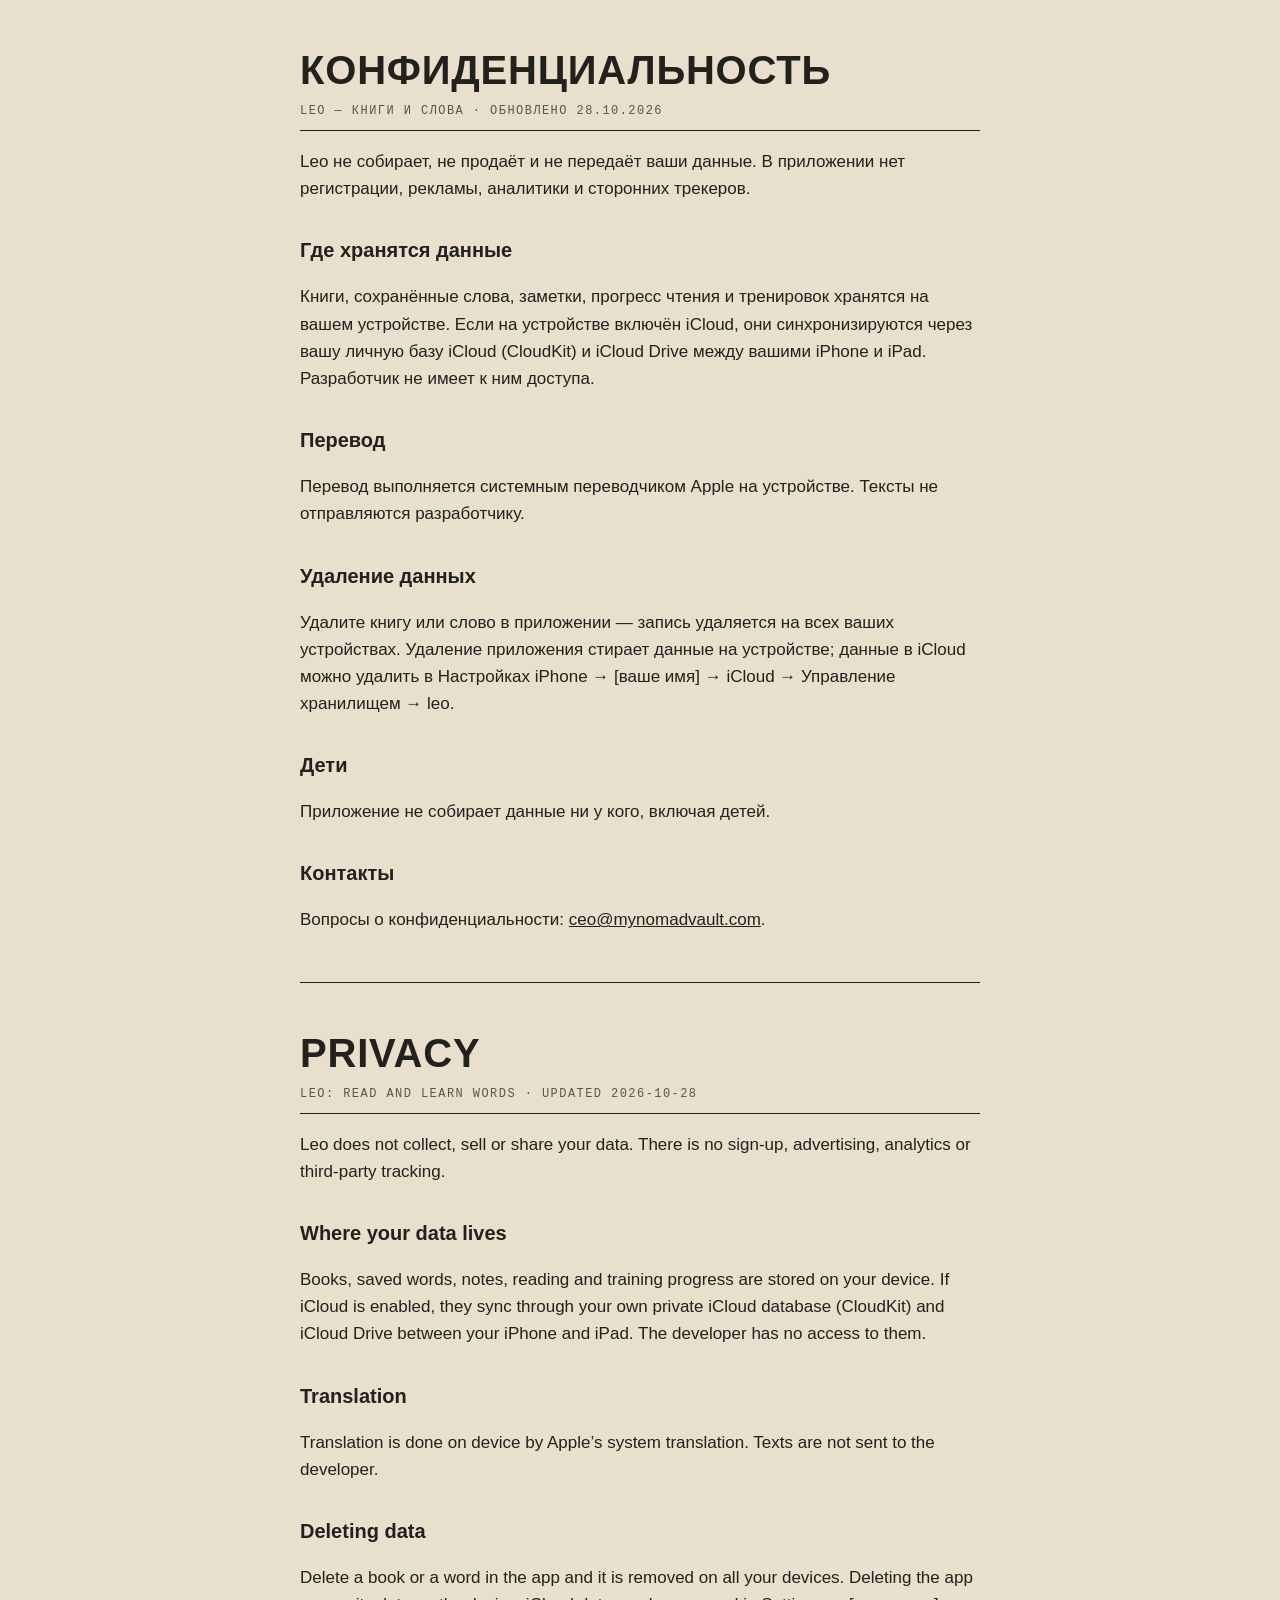
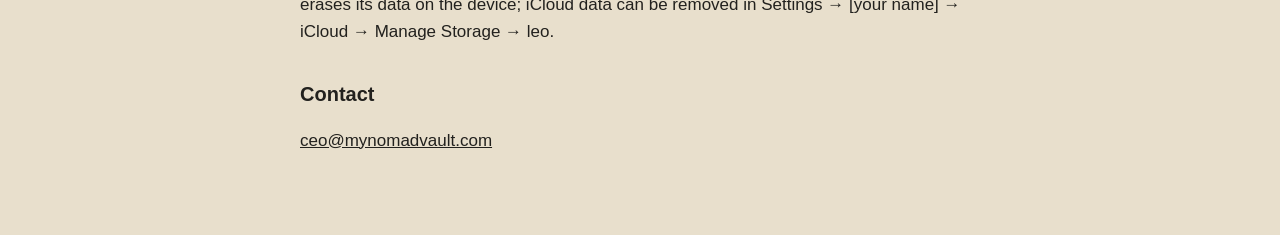
==== privacy/index.html @ 6fc8cb3c "Leo: privacy policy and support pages" ====
<!doctype html>
<html lang="ru">
<head>
<meta charset="utf-8">
<meta name="viewport" content="width=device-width, initial-scale=1">
<title>Leo — политика конфиденциальности</title>
<link rel="stylesheet" href="../style.css">
</head>
<body>
<main>
<h1>Конфиденциальность</h1>
<p class="meta">Leo — книги и слова · обновлено 28.10.2026</p>

<p>Leo не собирает, не продаёт и не передаёт ваши данные. В приложении нет регистрации, рекламы, аналитики и сторонних трекеров.</p>

<h2>Где хранятся данные</h2>
<p>Книги, сохранённые слова, заметки, прогресс чтения и тренировок хранятся на вашем устройстве. Если на устройстве включён iCloud, они синхронизируются через вашу личную базу iCloud (CloudKit) и iCloud Drive между вашими iPhone и iPad. Разработчик не имеет к ним доступа.</p>

<h2>Перевод</h2>
<p>Перевод выполняется системным переводчиком Apple на устройстве. Тексты не отправляются разработчику.</p>

<h2>Удаление данных</h2>
<p>Удалите книгу или слово в приложении — запись удаляется на всех ваших устройствах. Удаление приложения стирает данные на устройстве; данные в iCloud можно удалить в Настройках iPhone → [ваше имя] → iCloud → Управление хранилищем → leo.</p>

<h2>Дети</h2>
<p>Приложение не собирает данные ни у кого, включая детей.</p>

<h2>Контакты</h2>
<p>Вопросы о конфиденциальности: <a href="mailto:ceo@mynomadvault.com">ceo@mynomadvault.com</a>.</p>

<hr>

<h1>Privacy</h1>
<p class="meta">Leo: Read and Learn Words · updated 2026-10-28</p>
<p>Leo does not collect, sell or share your data. There is no sign-up, advertising, analytics or third-party tracking.</p>
<h2>Where your data lives</h2>
<p>Books, saved words, notes, reading and training progress are stored on your device. If iCloud is enabled, they sync through your own private iCloud database (CloudKit) and iCloud Drive between your iPhone and iPad. The developer has no access to them.</p>
<h2>Translation</h2>
<p>Translation is done on device by Apple’s system translation. Texts are not sent to the developer.</p>
<h2>Deleting data</h2>
<p>Delete a book or a word in the app and it is removed on all your devices. Deleting the app erases its data on the device; iCloud data can be removed in Settings → [your name] → iCloud → Manage Storage → leo.</p>
<h2>Contact</h2>
<p><a href="mailto:ceo@mynomadvault.com">ceo@mynomadvault.com</a></p>
</main>
</body>
</html>
---- style.css ----
:root { --paper: #e8dfcc; --ink: #22211e; --muted: #5b554a; }
@media (prefers-color-scheme: dark) { :root { --paper: #1e1c19; --ink: #ede5d3; --muted: #b3aa98; } }
body { margin: 0; background: var(--paper); color: var(--ink); font: 17px/1.6 -apple-system, "Segoe UI", sans-serif; }
main { max-width: 680px; margin: 0 auto; padding: 48px 20px 64px; }
h1 { font: 700 40px/1.1 "Oswald", Impact, sans-serif; text-transform: uppercase; letter-spacing: 0.02em; margin: 0 0 8px; }
h2 { font-size: 20px; margin: 32px 0 8px; }
.meta { font: 12px "PT Mono", ui-monospace, monospace; letter-spacing: 0.12em; text-transform: uppercase; color: var(--muted); border-bottom: 1px solid var(--ink); padding-bottom: 12px; }
a { color: var(--ink); }
hr { border: 0; border-top: 1px solid var(--ink); margin: 48px 0; }
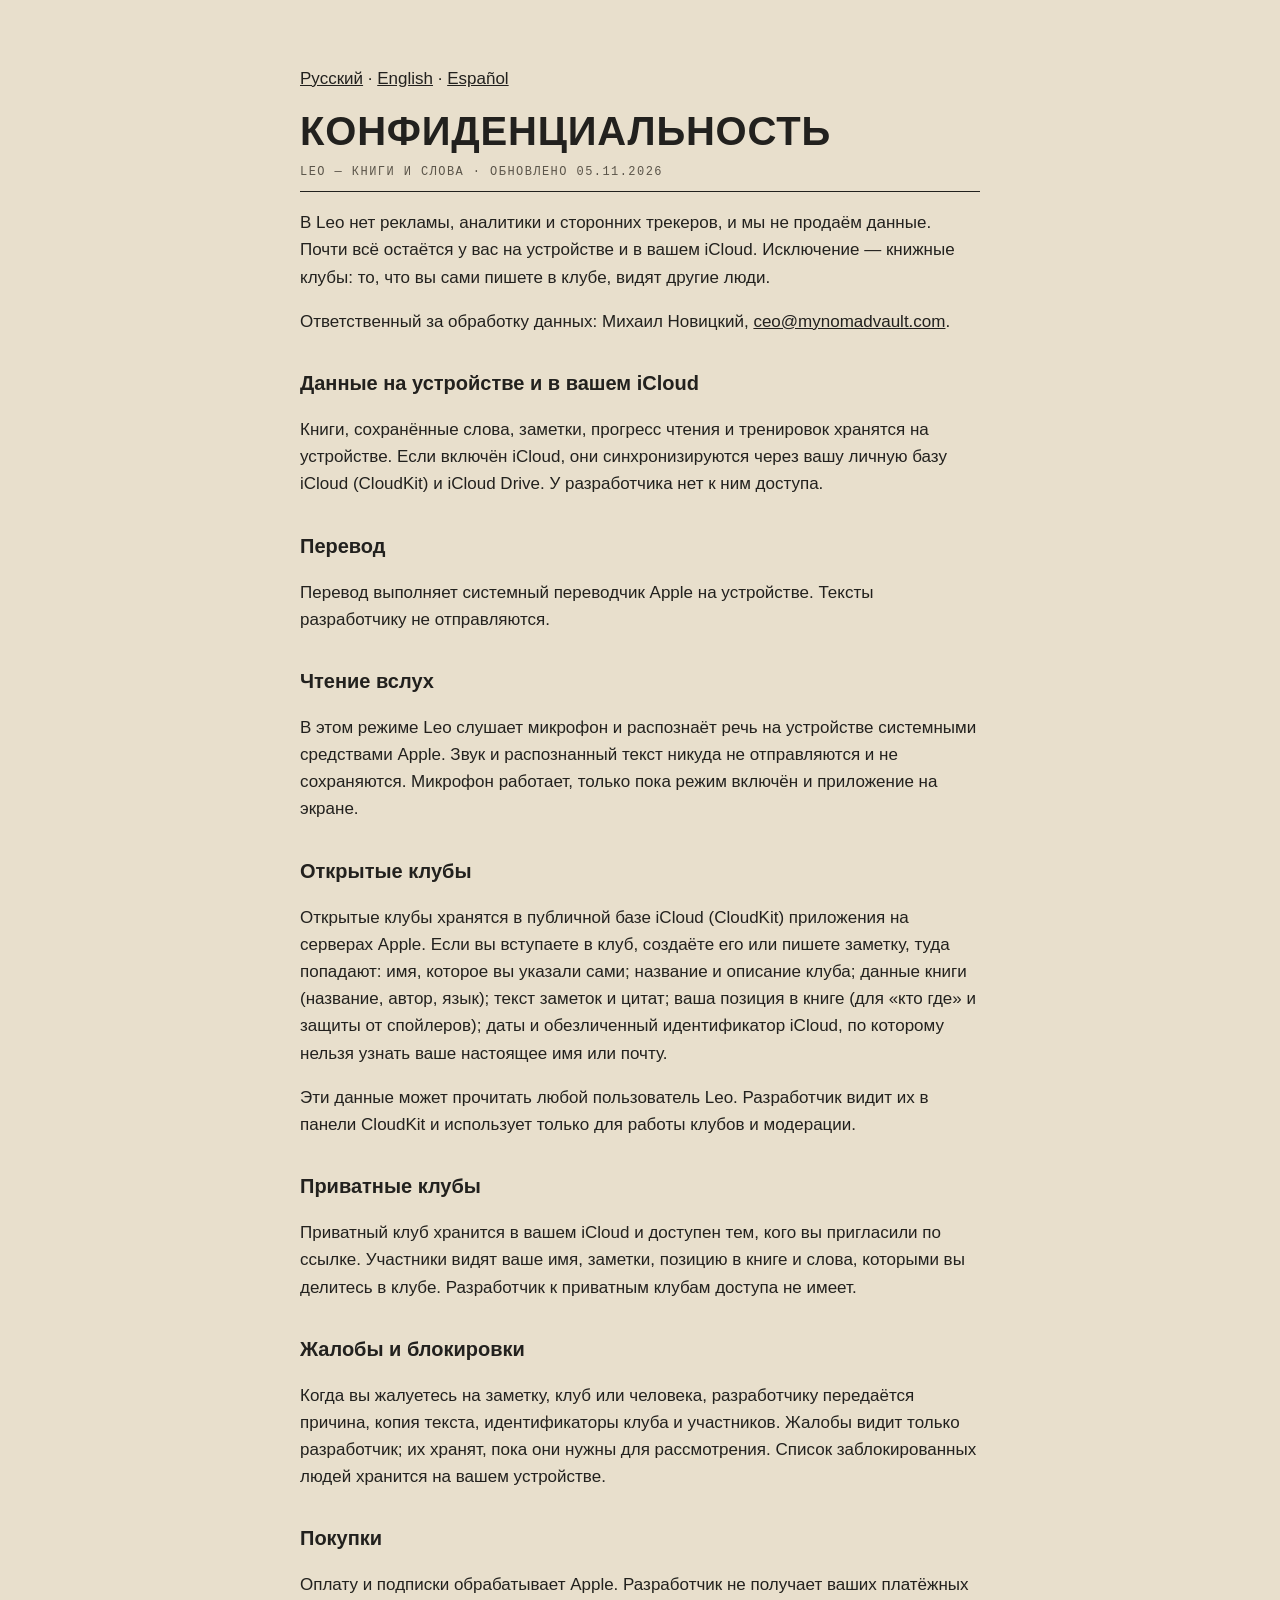
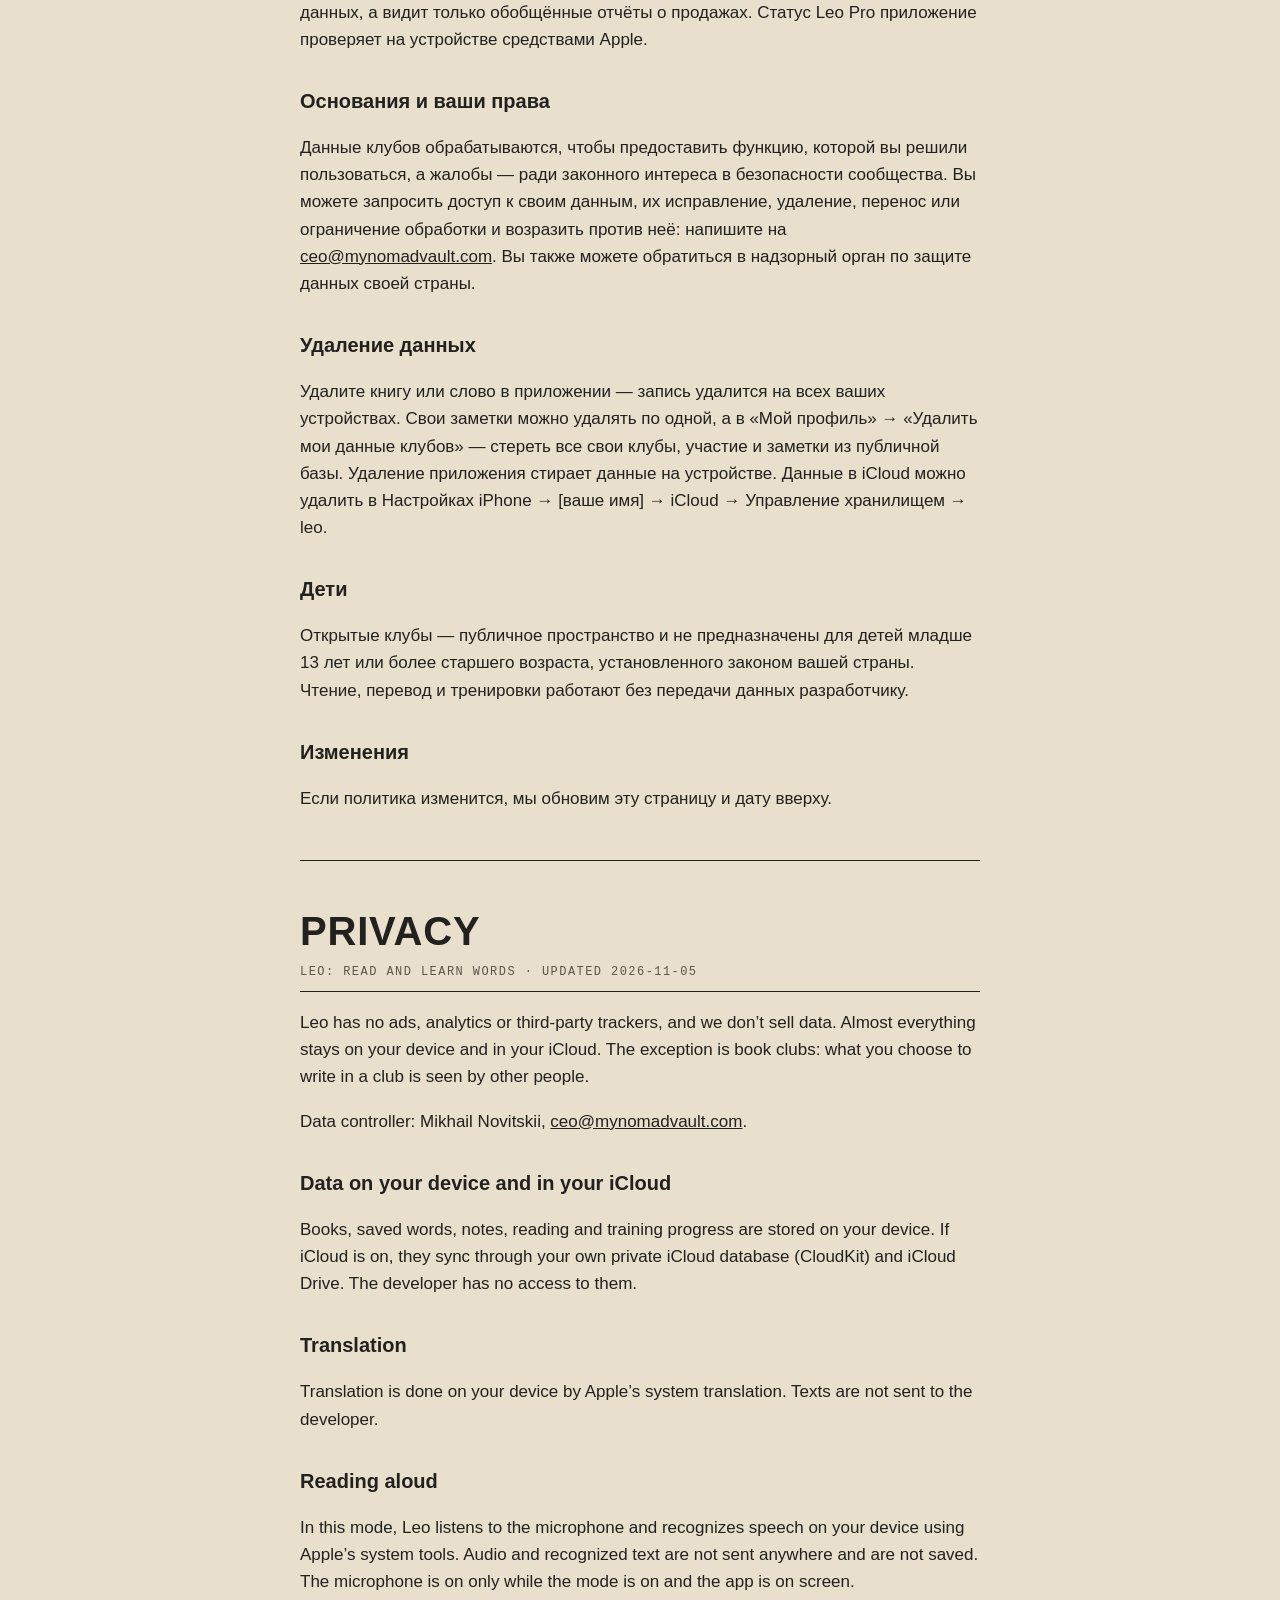
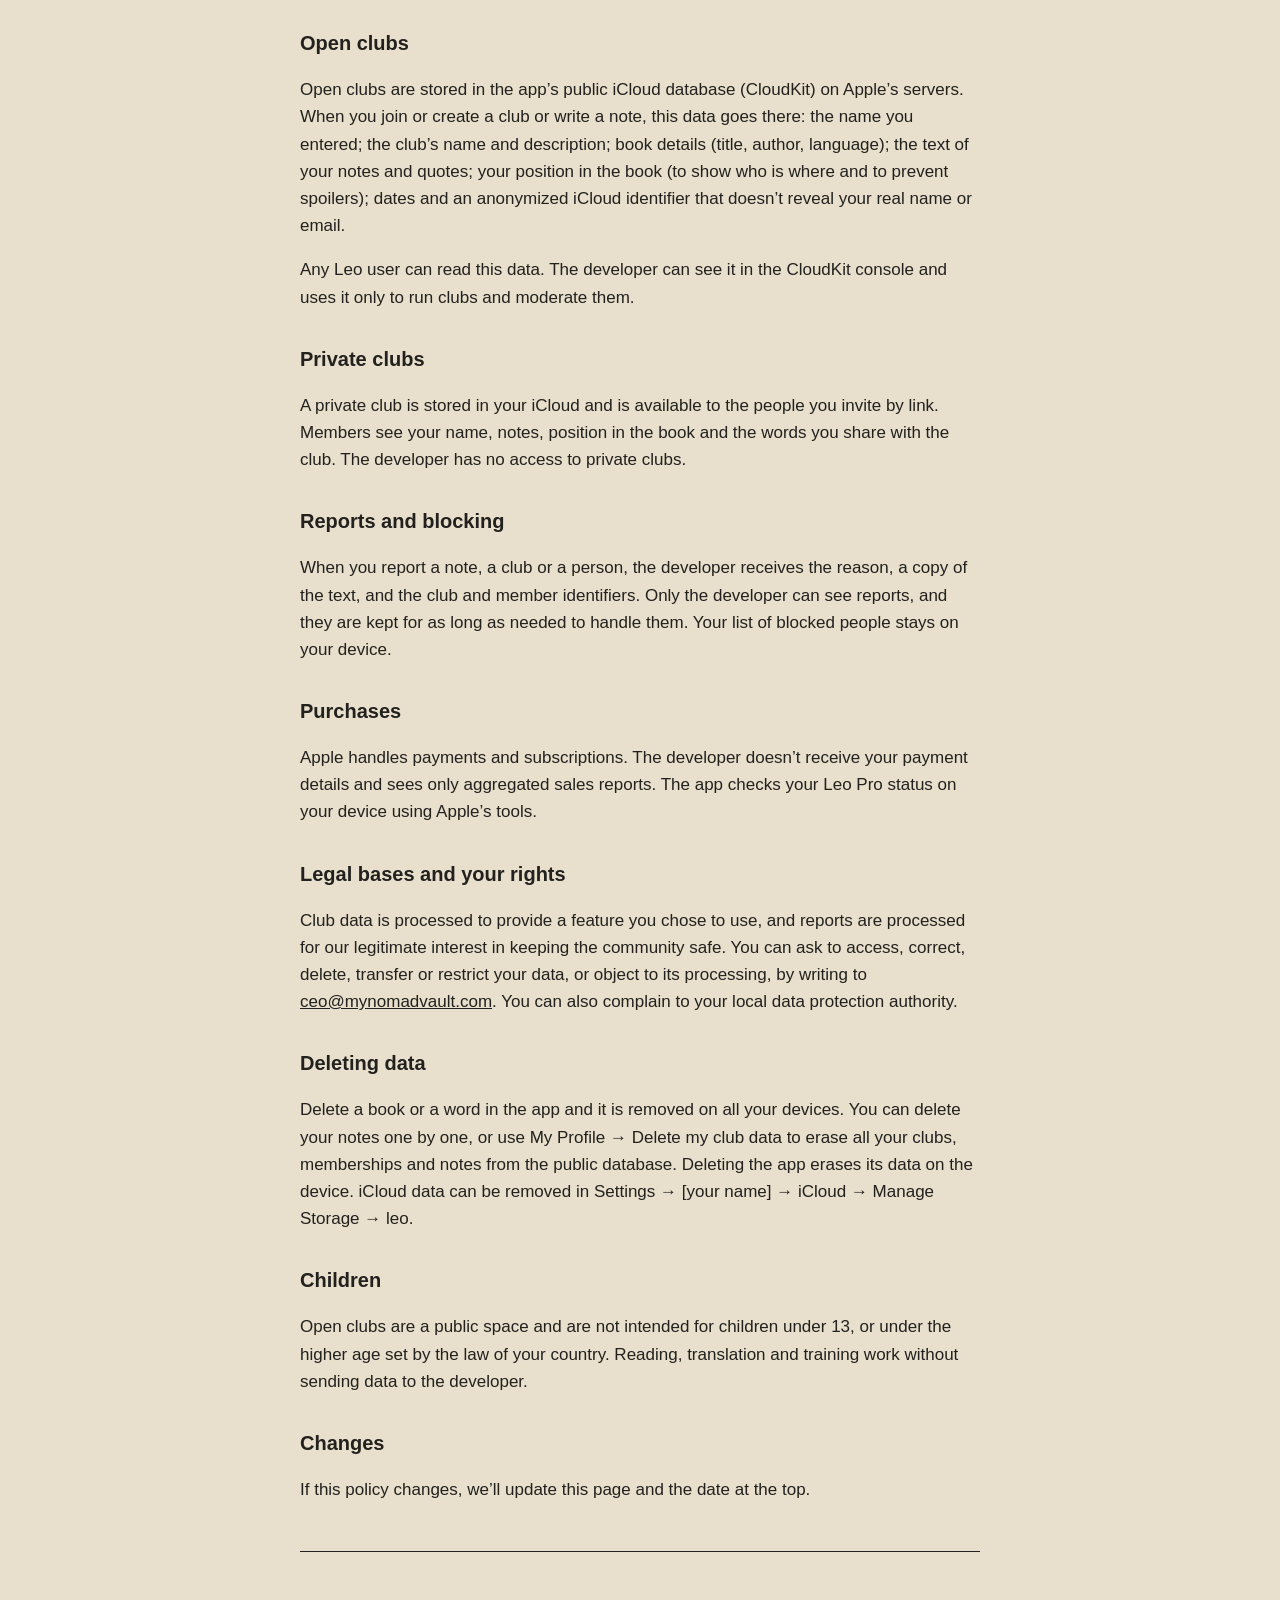
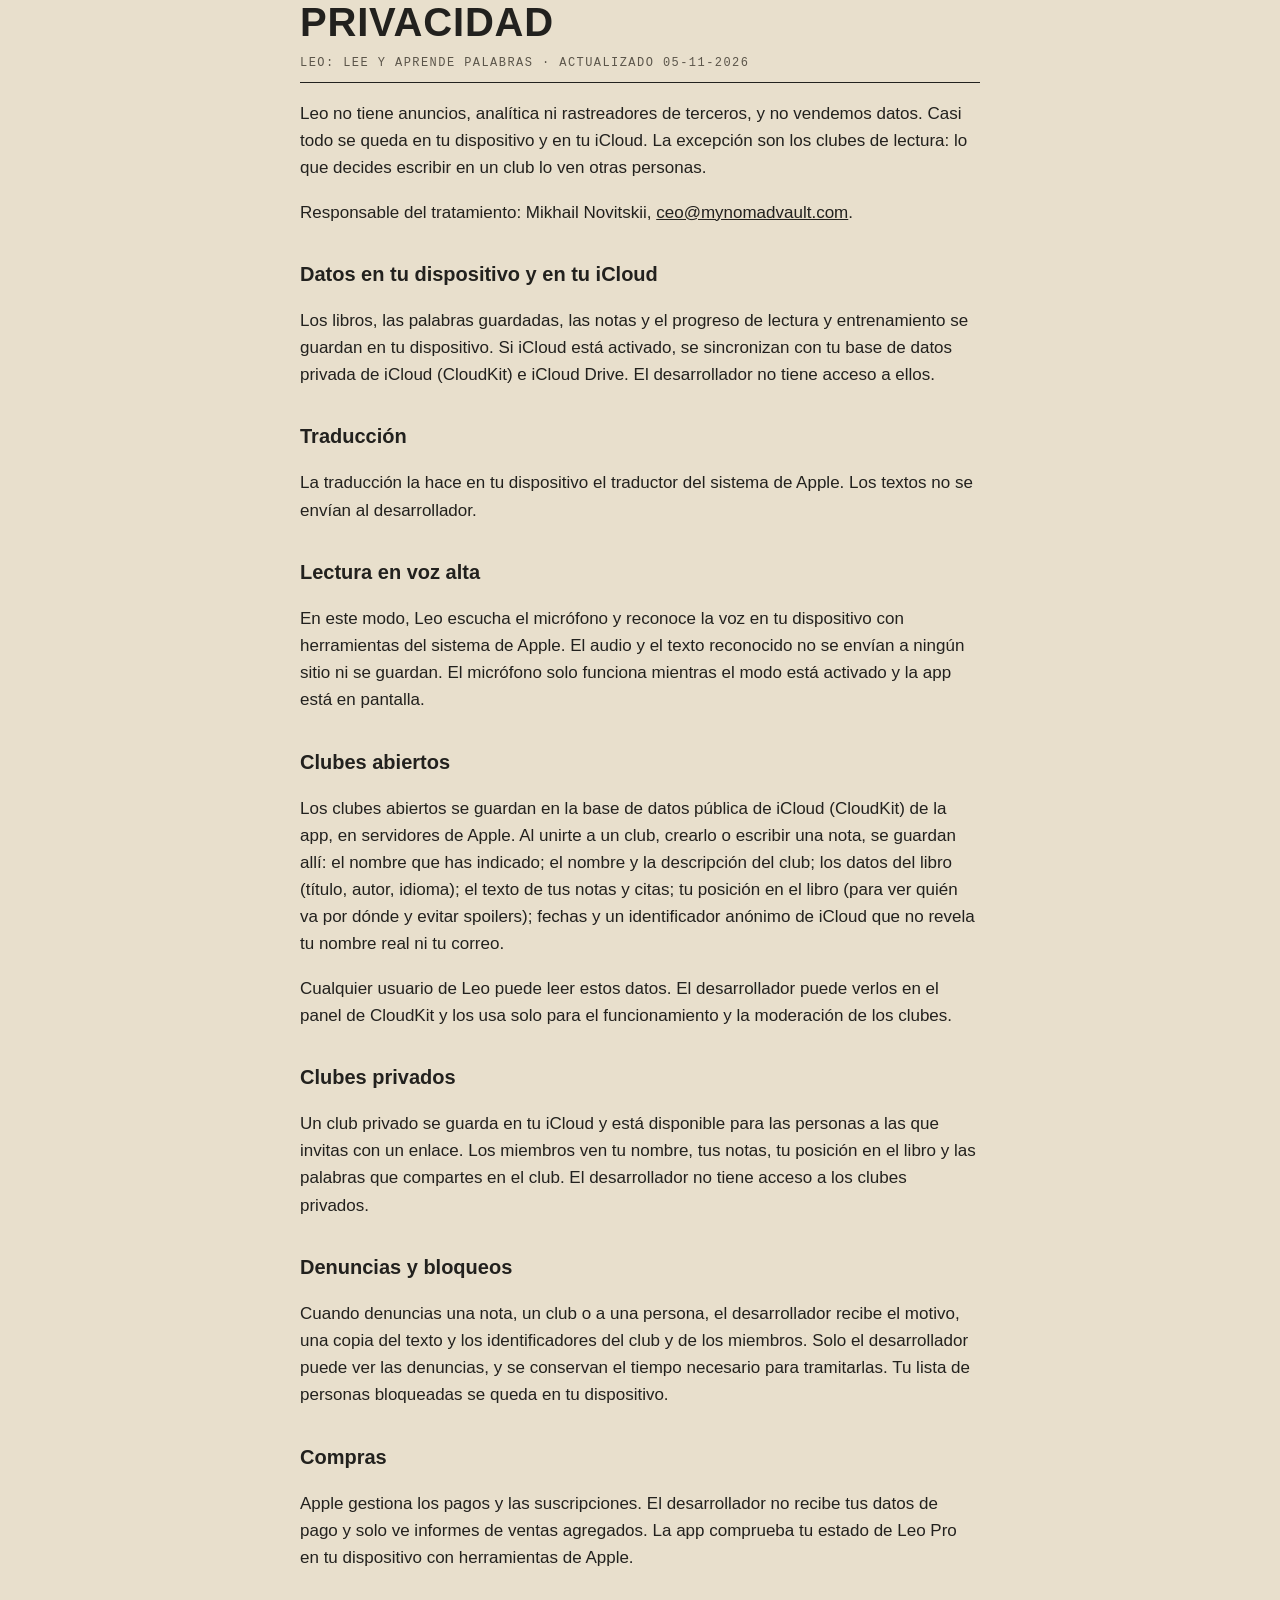
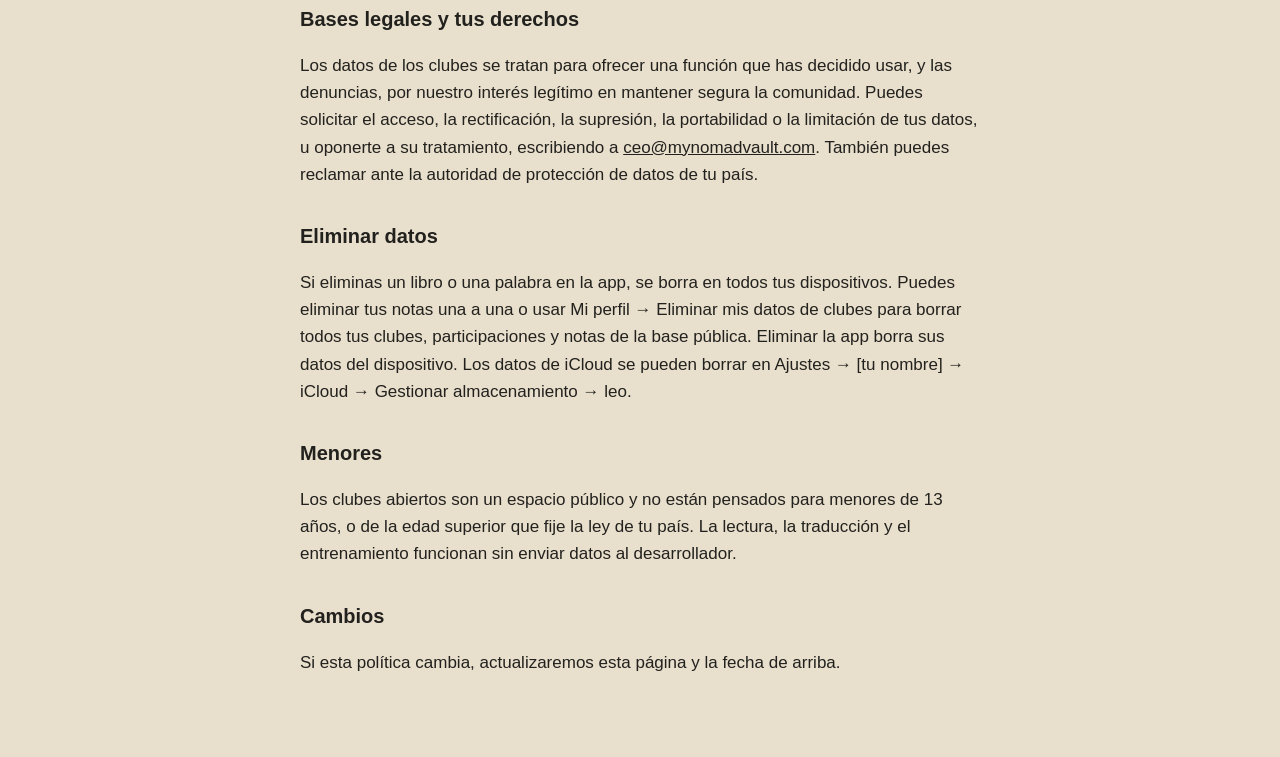
==== commit 7b37420d: "Privacy, terms and support for Leo 1.1.0" ====
--- a/privacy/index.html
+++ b/privacy/index.html
@@ -8,39 +8,134 @@
 </head>
 <body>
 <main>
+<p><a href="#ru">Русский</a> · <a href="#en">English</a> · <a href="#es">Español</a></p>
+
+<section id="ru" lang="ru">
 <h1>Конфиденциальность</h1>
-<p class="meta">Leo — книги и слова · обновлено 28.10.2026</p>
+<p class="meta">Leo — книги и слова · обновлено 05.11.2026</p>
+<p>В Leo нет рекламы, аналитики и сторонних трекеров, и мы не продаём данные. Почти всё остаётся у вас на устройстве и в вашем iCloud. Исключение — книжные клубы: то, что вы сами пишете в клубе, видят другие люди.</p>
+<p>Ответственный за обработку данных: Михаил Новицкий, <a href="mailto:ceo@mynomadvault.com">ceo@mynomadvault.com</a>.</p>
 
-<p>Leo не собирает, не продаёт и не передаёт ваши данные. В приложении нет регистрации, рекламы, аналитики и сторонних трекеров.</p>
-
-<h2>Где хранятся данные</h2>
-<p>Книги, сохранённые слова, заметки, прогресс чтения и тренировок хранятся на вашем устройстве. Если на устройстве включён iCloud, они синхронизируются через вашу личную базу iCloud (CloudKit) и iCloud Drive между вашими iPhone и iPad. Разработчик не имеет к ним доступа.</p>
+<h2>Данные на устройстве и в вашем iCloud</h2>
+<p>Книги, сохранённые слова, заметки, прогресс чтения и тренировок хранятся на устройстве. Если включён iCloud, они синхронизируются через вашу личную базу iCloud (CloudKit) и iCloud Drive. У разработчика нет к ним доступа.</p>
 
 <h2>Перевод</h2>
-<p>Перевод выполняется системным переводчиком Apple на устройстве. Тексты не отправляются разработчику.</p>
+<p>Перевод выполняет системный переводчик Apple на устройстве. Тексты разработчику не отправляются.</p>
+
+<h2>Чтение вслух</h2>
+<p>В этом режиме Leo слушает микрофон и распознаёт речь на устройстве системными средствами Apple. Звук и распознанный текст никуда не отправляются и не сохраняются. Микрофон работает, только пока режим включён и приложение на экране.</p>
+
+<h2>Открытые клубы</h2>
+<p>Открытые клубы хранятся в публичной базе iCloud (CloudKit) приложения на серверах Apple. Если вы вступаете в клуб, создаёте его или пишете заметку, туда попадают: имя, которое вы указали сами; название и описание клуба; данные книги (название, автор, язык); текст заметок и цитат; ваша позиция в книге (для «кто где» и защиты от спойлеров); даты и обезличенный идентификатор iCloud, по которому нельзя узнать ваше настоящее имя или почту.</p>
+<p>Эти данные может прочитать любой пользователь Leo. Разработчик видит их в панели CloudKit и использует только для работы клубов и модерации.</p>
+
+<h2>Приватные клубы</h2>
+<p>Приватный клуб хранится в вашем iCloud и доступен тем, кого вы пригласили по ссылке. Участники видят ваше имя, заметки, позицию в книге и слова, которыми вы делитесь в клубе. Разработчик к приватным клубам доступа не имеет.</p>
+
+<h2>Жалобы и блокировки</h2>
+<p>Когда вы жалуетесь на заметку, клуб или человека, разработчику передаётся причина, копия текста, идентификаторы клуба и участников. Жалобы видит только разработчик; их хранят, пока они нужны для рассмотрения. Список заблокированных людей хранится на вашем устройстве.</p>
+
+<h2>Покупки</h2>
+<p>Оплату и подписки обрабатывает Apple. Разработчик не получает ваших платёжных данных, а видит только обобщённые отчёты о продажах. Статус Leo Pro приложение проверяет на устройстве средствами Apple.</p>
+
+<h2>Основания и ваши права</h2>
+<p>Данные клубов обрабатываются, чтобы предоставить функцию, которой вы решили пользоваться, а жалобы — ради законного интереса в безопасности сообщества. Вы можете запросить доступ к своим данным, их исправление, удаление, перенос или ограничение обработки и возразить против неё: напишите на <a href="mailto:ceo@mynomadvault.com">ceo@mynomadvault.com</a>. Вы также можете обратиться в надзорный орган по защите данных своей страны.</p>
 
 <h2>Удаление данных</h2>
-<p>Удалите книгу или слово в приложении — запись удаляется на всех ваших устройствах. Удаление приложения стирает данные на устройстве; данные в iCloud можно удалить в Настройках iPhone → [ваше имя] → iCloud → Управление хранилищем → leo.</p>
+<p>Удалите книгу или слово в приложении — запись удалится на всех ваших устройствах. Свои заметки можно удалять по одной, а в «Мой профиль» → «Удалить мои данные клубов» — стереть все свои клубы, участие и заметки из публичной базы. Удаление приложения стирает данные на устройстве. Данные в iCloud можно удалить в Настройках iPhone → [ваше имя] → iCloud → Управление хранилищем → leo.</p>
 
 <h2>Дети</h2>
-<p>Приложение не собирает данные ни у кого, включая детей.</p>
+<p>Открытые клубы — публичное пространство и не предназначены для детей младше 13 лет или более старшего возраста, установленного законом вашей страны. Чтение, перевод и тренировки работают без передачи данных разработчику.</p>
 
-<h2>Контакты</h2>
-<p>Вопросы о конфиденциальности: <a href="mailto:ceo@mynomadvault.com">ceo@mynomadvault.com</a>.</p>
+<h2>Изменения</h2>
+<p>Если политика изменится, мы обновим эту страницу и дату вверху.</p>
+</section>
 
 <hr>
 
+<section id="en" lang="en">
 <h1>Privacy</h1>
-<p class="meta">Leo: Read and Learn Words · updated 2026-10-28</p>
-<p>Leo does not collect, sell or share your data. There is no sign-up, advertising, analytics or third-party tracking.</p>
-<h2>Where your data lives</h2>
-<p>Books, saved words, notes, reading and training progress are stored on your device. If iCloud is enabled, they sync through your own private iCloud database (CloudKit) and iCloud Drive between your iPhone and iPad. The developer has no access to them.</p>
+<p class="meta">Leo: Read and Learn Words · updated 2026-11-05</p>
+<p>Leo has no ads, analytics or third-party trackers, and we don’t sell data. Almost everything stays on your device and in your iCloud. The exception is book clubs: what you choose to write in a club is seen by other people.</p>
+<p>Data controller: Mikhail Novitskii, <a href="mailto:ceo@mynomadvault.com">ceo@mynomadvault.com</a>.</p>
+
+<h2>Data on your device and in your iCloud</h2>
+<p>Books, saved words, notes, reading and training progress are stored on your device. If iCloud is on, they sync through your own private iCloud database (CloudKit) and iCloud Drive. The developer has no access to them.</p>
+
 <h2>Translation</h2>
-<p>Translation is done on device by Apple’s system translation. Texts are not sent to the developer.</p>
+<p>Translation is done on your device by Apple’s system translation. Texts are not sent to the developer.</p>
+
+<h2>Reading aloud</h2>
+<p>In this mode, Leo listens to the microphone and recognizes speech on your device using Apple’s system tools. Audio and recognized text are not sent anywhere and are not saved. The microphone is on only while the mode is on and the app is on screen.</p>
+
+<h2>Open clubs</h2>
+<p>Open clubs are stored in the app’s public iCloud database (CloudKit) on Apple’s servers. When you join or create a club or write a note, this data goes there: the name you entered; the club’s name and description; book details (title, author, language); the text of your notes and quotes; your position in the book (to show who is where and to prevent spoilers); dates and an anonymized iCloud identifier that doesn’t reveal your real name or email.</p>
+<p>Any Leo user can read this data. The developer can see it in the CloudKit console and uses it only to run clubs and moderate them.</p>
+
+<h2>Private clubs</h2>
+<p>A private club is stored in your iCloud and is available to the people you invite by link. Members see your name, notes, position in the book and the words you share with the club. The developer has no access to private clubs.</p>
+
+<h2>Reports and blocking</h2>
+<p>When you report a note, a club or a person, the developer receives the reason, a copy of the text, and the club and member identifiers. Only the developer can see reports, and they are kept for as long as needed to handle them. Your list of blocked people stays on your device.</p>
+
+<h2>Purchases</h2>
+<p>Apple handles payments and subscriptions. The developer doesn’t receive your payment details and sees only aggregated sales reports. The app checks your Leo Pro status on your device using Apple’s tools.</p>
+
+<h2>Legal bases and your rights</h2>
+<p>Club data is processed to provide a feature you chose to use, and reports are processed for our legitimate interest in keeping the community safe. You can ask to access, correct, delete, transfer or restrict your data, or object to its processing, by writing to <a href="mailto:ceo@mynomadvault.com">ceo@mynomadvault.com</a>. You can also complain to your local data protection authority.</p>
+
 <h2>Deleting data</h2>
-<p>Delete a book or a word in the app and it is removed on all your devices. Deleting the app erases its data on the device; iCloud data can be removed in Settings → [your name] → iCloud → Manage Storage → leo.</p>
-<h2>Contact</h2>
-<p><a href="mailto:ceo@mynomadvault.com">ceo@mynomadvault.com</a></p>
+<p>Delete a book or a word in the app and it is removed on all your devices. You can delete your notes one by one, or use My Profile → Delete my club data to erase all your clubs, memberships and notes from the public database. Deleting the app erases its data on the device. iCloud data can be removed in Settings → [your name] → iCloud → Manage Storage → leo.</p>
+
+<h2>Children</h2>
+<p>Open clubs are a public space and are not intended for children under 13, or under the higher age set by the law of your country. Reading, translation and training work without sending data to the developer.</p>
+
+<h2>Changes</h2>
+<p>If this policy changes, we’ll update this page and the date at the top.</p>
+</section>
+
+<hr>
+
+<section id="es" lang="es">
+<h1>Privacidad</h1>
+<p class="meta">Leo: Lee y aprende palabras · actualizado 05-11-2026</p>
+<p>Leo no tiene anuncios, analítica ni rastreadores de terceros, y no vendemos datos. Casi todo se queda en tu dispositivo y en tu iCloud. La excepción son los clubes de lectura: lo que decides escribir en un club lo ven otras personas.</p>
+<p>Responsable del tratamiento: Mikhail Novitskii, <a href="mailto:ceo@mynomadvault.com">ceo@mynomadvault.com</a>.</p>
+
+<h2>Datos en tu dispositivo y en tu iCloud</h2>
+<p>Los libros, las palabras guardadas, las notas y el progreso de lectura y entrenamiento se guardan en tu dispositivo. Si iCloud está activado, se sincronizan con tu base de datos privada de iCloud (CloudKit) e iCloud Drive. El desarrollador no tiene acceso a ellos.</p>
+
+<h2>Traducción</h2>
+<p>La traducción la hace en tu dispositivo el traductor del sistema de Apple. Los textos no se envían al desarrollador.</p>
+
+<h2>Lectura en voz alta</h2>
+<p>En este modo, Leo escucha el micrófono y reconoce la voz en tu dispositivo con herramientas del sistema de Apple. El audio y el texto reconocido no se envían a ningún sitio ni se guardan. El micrófono solo funciona mientras el modo está activado y la app está en pantalla.</p>
+
+<h2>Clubes abiertos</h2>
+<p>Los clubes abiertos se guardan en la base de datos pública de iCloud (CloudKit) de la app, en servidores de Apple. Al unirte a un club, crearlo o escribir una nota, se guardan allí: el nombre que has indicado; el nombre y la descripción del club; los datos del libro (título, autor, idioma); el texto de tus notas y citas; tu posición en el libro (para ver quién va por dónde y evitar spoilers); fechas y un identificador anónimo de iCloud que no revela tu nombre real ni tu correo.</p>
+<p>Cualquier usuario de Leo puede leer estos datos. El desarrollador puede verlos en el panel de CloudKit y los usa solo para el funcionamiento y la moderación de los clubes.</p>
+
+<h2>Clubes privados</h2>
+<p>Un club privado se guarda en tu iCloud y está disponible para las personas a las que invitas con un enlace. Los miembros ven tu nombre, tus notas, tu posición en el libro y las palabras que compartes en el club. El desarrollador no tiene acceso a los clubes privados.</p>
+
+<h2>Denuncias y bloqueos</h2>
+<p>Cuando denuncias una nota, un club o a una persona, el desarrollador recibe el motivo, una copia del texto y los identificadores del club y de los miembros. Solo el desarrollador puede ver las denuncias, y se conservan el tiempo necesario para tramitarlas. Tu lista de personas bloqueadas se queda en tu dispositivo.</p>
+
+<h2>Compras</h2>
+<p>Apple gestiona los pagos y las suscripciones. El desarrollador no recibe tus datos de pago y solo ve informes de ventas agregados. La app comprueba tu estado de Leo Pro en tu dispositivo con herramientas de Apple.</p>
+
+<h2>Bases legales y tus derechos</h2>
+<p>Los datos de los clubes se tratan para ofrecer una función que has decidido usar, y las denuncias, por nuestro interés legítimo en mantener segura la comunidad. Puedes solicitar el acceso, la rectificación, la supresión, la portabilidad o la limitación de tus datos, u oponerte a su tratamiento, escribiendo a <a href="mailto:ceo@mynomadvault.com">ceo@mynomadvault.com</a>. También puedes reclamar ante la autoridad de protección de datos de tu país.</p>
+
+<h2>Eliminar datos</h2>
+<p>Si eliminas un libro o una palabra en la app, se borra en todos tus dispositivos. Puedes eliminar tus notas una a una o usar Mi perfil → Eliminar mis datos de clubes para borrar todos tus clubes, participaciones y notas de la base pública. Eliminar la app borra sus datos del dispositivo. Los datos de iCloud se pueden borrar en Ajustes → [tu nombre] → iCloud → Gestionar almacenamiento → leo.</p>
+
+<h2>Menores</h2>
+<p>Los clubes abiertos son un espacio público y no están pensados para menores de 13 años, o de la edad superior que fije la ley de tu país. La lectura, la traducción y el entrenamiento funcionan sin enviar datos al desarrollador.</p>
+
+<h2>Cambios</h2>
+<p>Si esta política cambia, actualizaremos esta página y la fecha de arriba.</p>
+</section>
 </main>
 </body>
 </html>
